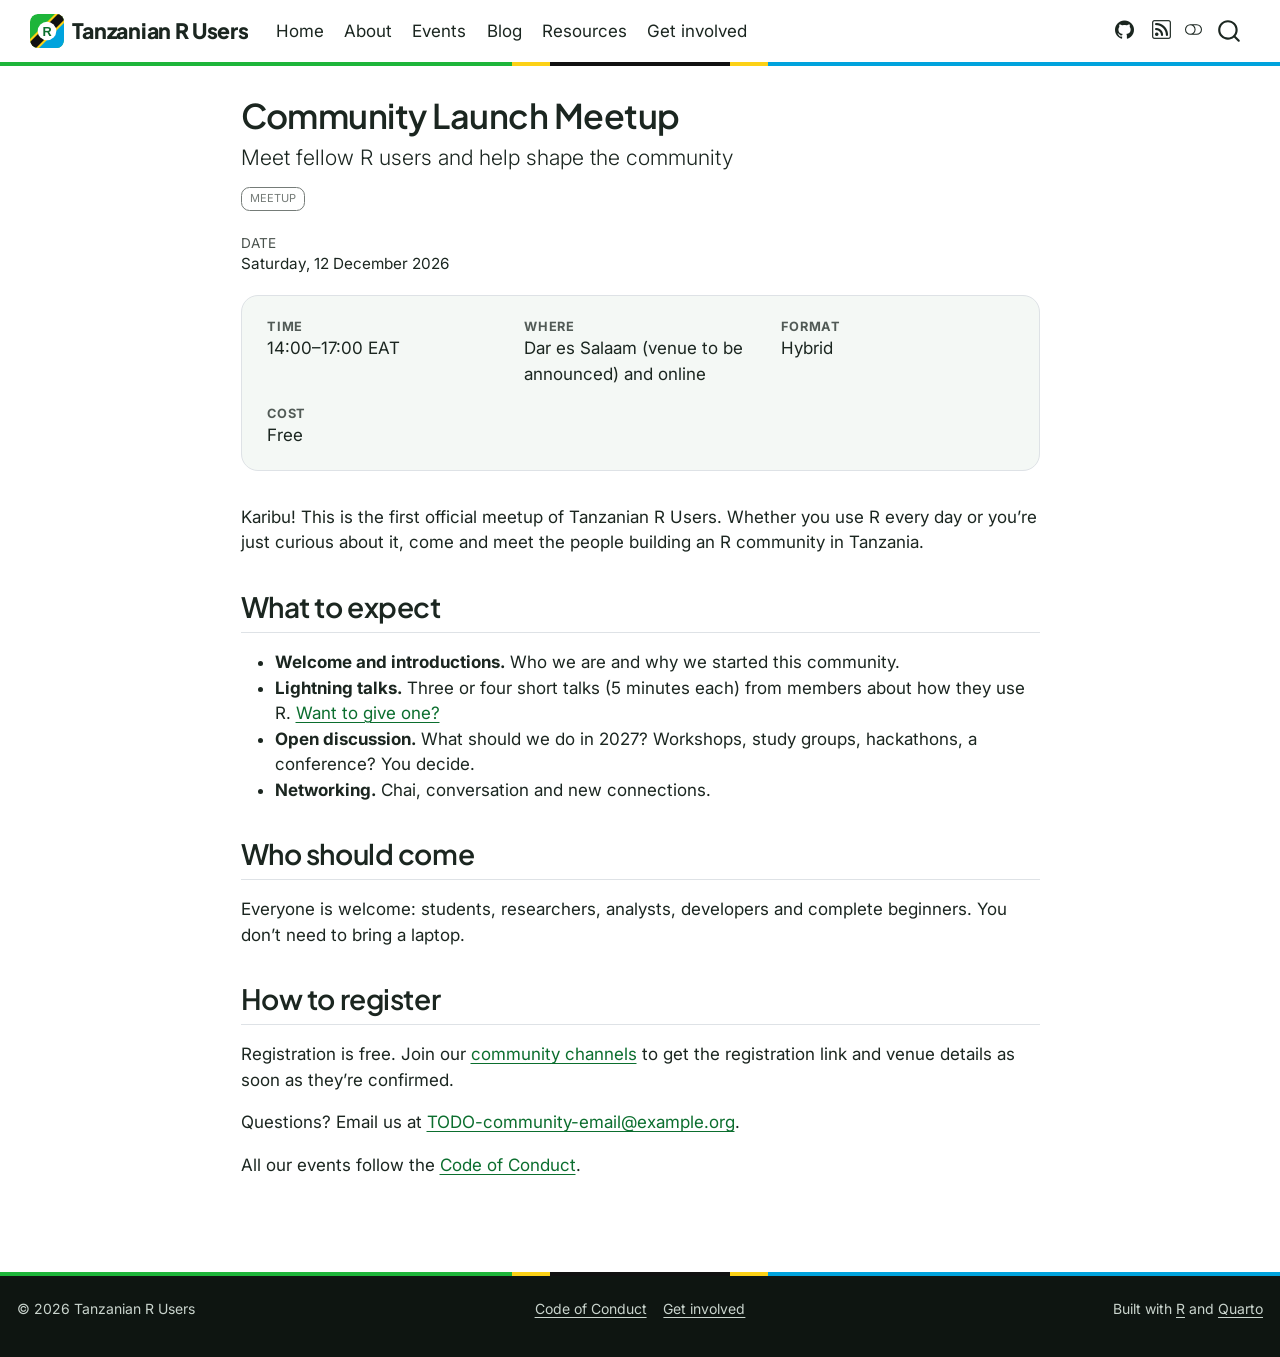
==== events/2026-12-12-launch-meetup/index.html @ d64c8be5 "Built site for gh-pages" ====
<!DOCTYPE html>
<html xmlns="http://www.w3.org/1999/xhtml" lang="en" xml:lang="en"><head>

<meta charset="utf-8">
<meta name="generator" content="quarto-1.11.9">

<meta name="viewport" content="width=device-width, initial-scale=1.0, user-scalable=yes">

<meta name="description" content="Our first gathering. Meet other R users, hear our plans for the year and tell us what you’d like this community to do.">

<title>Community Launch Meetup – Tanzanian R Users</title>
<style>
/* Default styles provided by pandoc.
** See https://pandoc.org/MANUAL.html#variables-for-html for config info.
*/
span.smallcaps{font-variant: small-caps;}
div.columns{display: flex; gap: 1.5em;}
div.column{flex: auto;}
@media screen {
div.columns{gap: min(4vw, 1.5em);}
div.column{overflow-x: auto;}
}
div.hanging-indent{margin-left: 1.5em; text-indent: -1.5em;}
ul.task-list{list-style: none;}
ul.task-list li input[type="checkbox"] {
  width: 0.8em;
  margin: 0 0.8em 0.2em -1em; /* quarto-specific, see https://github.com/quarto-dev/quarto-cli/issues/4556 */ 
  vertical-align: middle;
}
</style>


<script src="../../site_libs/quarto-nav/quarto-nav.js"></script>
<script src="../../site_libs/quarto-nav/headroom.min.js"></script>
<script src="../../site_libs/clipboard/clipboard.min.js"></script>
<script src="../../site_libs/quarto-search/autocomplete.umd.js"></script>
<script src="../../site_libs/quarto-search/fuse.min.js"></script>
<script src="../../site_libs/quarto-search/quarto-search.js"></script>
<meta name="quarto:offset" content="../../">
<link href="../../images/logo.svg" rel="icon" type="image/svg+xml">
<script src="../../site_libs/quarto-html/quarto.js" type="module"></script>
<script src="../../site_libs/quarto-html/tabsets/tabsets.js" type="module"></script>
<script src="../../site_libs/quarto-html/scrollable-regions/scrollable-regions.js" type="module"></script>
<script src="../../site_libs/quarto-html/popper.min.js"></script>
<script src="../../site_libs/quarto-html/tippy.umd.min.js"></script>
<script src="../../site_libs/quarto-html/anchor.min.js"></script>
<link href="../../site_libs/quarto-html/tippy.css" rel="stylesheet">
<link href="../../site_libs/quarto-html/quarto-syntax-highlighting-63b5708e65d6cd79cd7618c58d0c21e7.css" rel="stylesheet" class="quarto-color-scheme" id="quarto-text-highlighting-styles">
<link href="../../site_libs/quarto-html/quarto-syntax-highlighting-dark-447e42e69aaa9833c0ba1b986f430b20.css" rel="stylesheet" class="quarto-color-scheme quarto-color-alternate" id="quarto-text-highlighting-styles">
<link href="../../site_libs/quarto-html/quarto-syntax-highlighting-63b5708e65d6cd79cd7618c58d0c21e7.css" rel="stylesheet" class="quarto-color-scheme-extra" id="quarto-text-highlighting-styles">
<script src="../../site_libs/bootstrap/bootstrap.min.js"></script>
<link href="../../site_libs/bootstrap/bootstrap-icons.css" rel="stylesheet">
<link href="../../site_libs/bootstrap/bootstrap-7aa84a82e4efd1d760e66761142b30c8.min.css" rel="stylesheet" append-hash="true" class="quarto-color-scheme" id="quarto-bootstrap" data-mode="light">
<link href="../../site_libs/bootstrap/bootstrap-dark-2a0a7e0d8bc4642423268c0e5b27d7cf.min.css" rel="stylesheet" append-hash="true" class="quarto-color-scheme quarto-color-alternate" id="quarto-bootstrap" data-mode="dark">
<link href="../../site_libs/bootstrap/bootstrap-7aa84a82e4efd1d760e66761142b30c8.min.css" rel="stylesheet" append-hash="true" class="quarto-color-scheme-extra" id="quarto-bootstrap" data-mode="light">
<script id="quarto-search-options" type="application/json">{
  "location": "navbar",
  "copy-button": false,
  "collapse-after": 3,
  "panel-placement": "end",
  "type": "overlay",
  "limit": 50,
  "keyboard-shortcut": [
    "f",
    "/",
    "s"
  ],
  "show-item-context": false,
  "language": {
    "search-no-results-text": "No results",
    "search-matching-documents-text": "matching documents",
    "search-copy-link-title": "Copy link to search",
    "search-hide-matches-text": "Hide additional matches",
    "search-more-match-text": "more match in this document",
    "search-more-matches-text": "more matches in this document",
    "search-clear-button-title": "Clear",
    "search-text-placeholder": "",
    "search-detached-cancel-button-title": "Cancel",
    "search-submit-button-title": "Submit",
    "search-label": "Search"
  }
}</script>
<style>html{ scroll-behavior: smooth; }</style>


<meta property="og:title" content="Community Launch Meetup – Tanzanian R Users">
<meta property="og:description" content="Our first gathering. Meet other R users, hear our plans for the year and tell us what you’d like this community to do.">
<meta property="og:image" content="https://r-users-tz.github.io/images/social-card.png">
<meta property="og:site_name" content="Tanzanian R Users">
<meta property="og:image:height" content="630">
<meta property="og:image:width" content="1200">
<meta name="twitter:title" content="Community Launch Meetup – Tanzanian R Users">
<meta name="twitter:description" content="Our first gathering. Meet other R users, hear our plans for the year and tell us what you’d like this community to do.">
<meta name="twitter:image" content="https://r-users-tz.github.io/images/social-card.png">
<meta name="twitter:card" content="summary_large_image">
</head>

<body class="nav-fixed fullcontent quarto-light"><a id="quarto-skip-link" class="visually-hidden-focusable" href="#quarto-document-content">Skip to main content</a><script id="quarto-html-before-body" type="application/javascript">
    const toggleBodyColorMode = (bsSheetEl) => {
      const mode = bsSheetEl.getAttribute("data-mode");
      const bodyEl = window.document.querySelector("body");
      if (mode === "dark") {
        bodyEl.classList.add("quarto-dark");
        bodyEl.classList.remove("quarto-light");
      } else {
        bodyEl.classList.add("quarto-light");
        bodyEl.classList.remove("quarto-dark");
      }
    }
    const toggleBodyColorPrimary = () => {
      const bsSheetEl = window.document.querySelector("link#quarto-bootstrap:not([rel=disabled-stylesheet])");
      if (bsSheetEl) {
        toggleBodyColorMode(bsSheetEl);
      }
    }
    const setColorSchemeToggle = (alternate) => {
      const toggles = window.document.querySelectorAll('.quarto-color-scheme-toggle');
      for (let i=0; i < toggles.length; i++) {
        const toggle = toggles[i];
        if (toggle) {
          toggle.setAttribute("aria-checked", alternate ? "true" : "false");
          if (alternate) {
            toggle.classList.add("alternate");
          } else {
            toggle.classList.remove("alternate");
          }
        }
      }
    };
    const toggleColorMode = (alternate) => {
      // Switch the stylesheets
      const primaryStylesheets = window.document.querySelectorAll('link.quarto-color-scheme:not(.quarto-color-alternate)');
      const alternateStylesheets = window.document.querySelectorAll('link.quarto-color-scheme.quarto-color-alternate');
      manageTransitions('#quarto-margin-sidebar .nav-link', false);
      if (alternate) {
        // note: dark is layered on light, we don't disable primary!
        enableStylesheet(alternateStylesheets);
        for (const sheetNode of alternateStylesheets) {
          if (sheetNode.id === "quarto-bootstrap") {
            toggleBodyColorMode(sheetNode);
          }
        }
      } else {
        disableStylesheet(alternateStylesheets);
        enableStylesheet(primaryStylesheets)
        toggleBodyColorPrimary();
      }
      manageTransitions('#quarto-margin-sidebar .nav-link', true);
      // Switch the toggles
      setColorSchemeToggle(alternate)
    }
    // Hack to workaround the fact that safari doesn't
    // properly recolor the scrollbar when toggling (#1455).
    // Not run on load: stylesheets are set before first paint there, and
    // scrolling would undo the scroll to a URL fragment (#14973).
    // The one pixel nudge keeps the reader where they were.
    const refreshSafariScrollbar = () => {
      if (navigator.userAgent.indexOf('Safari') > 0 && navigator.userAgent.indexOf('Chrome') == -1) {
        manageTransitions("body", false);
        const scrollY = window.scrollY;
        window.scrollTo(0, scrollY > 0 ? scrollY - 1 : 1);
        setTimeout(() => {
          window.scrollTo(0, scrollY);
          manageTransitions("body", true);
        }, 40);
      }
    }
    const disableStylesheet = (stylesheets) => {
      for (let i=0; i < stylesheets.length; i++) {
        const stylesheet = stylesheets[i];
        stylesheet.rel = 'disabled-stylesheet';
      }
    }
    const enableStylesheet = (stylesheets) => {
      for (let i=0; i < stylesheets.length; i++) {
        const stylesheet = stylesheets[i];
        if(stylesheet.rel !== 'stylesheet') { // for Chrome, which will still FOUC without this check
          stylesheet.rel = 'stylesheet';
        }
      }
    }
    const manageTransitions = (selector, allowTransitions) => {
      const els = window.document.querySelectorAll(selector);
      for (let i=0; i < els.length; i++) {
        const el = els[i];
        if (allowTransitions) {
          el.classList.remove('notransition');
        } else {
          el.classList.add('notransition');
        }
      }
    }
    const isFileUrl = () => {
      return window.location.protocol === 'file:';
    }
    const hasAlternateSentinel = () => {
      let styleSentinel = getColorSchemeSentinel();
      if (styleSentinel !== null) {
        return styleSentinel === "alternate";
      } else {
        return false;
      }
    }
    const setStyleSentinel = (alternate) => {
      const value = alternate ? "alternate" : "default";
      if (!isFileUrl()) {
        window.localStorage.setItem("quarto-color-scheme", value);
      } else {
        localAlternateSentinel = value;
      }
    }
    const getColorSchemeSentinel = () => {
      if (!isFileUrl()) {
        const storageValue = window.localStorage.getItem("quarto-color-scheme");
        return storageValue != null ? storageValue : localAlternateSentinel;
      } else {
        return localAlternateSentinel;
      }
    }
    const toggleGiscusIfUsed = (isAlternate, darkModeDefault) => {
      const baseTheme = document.querySelector('#giscus-base-theme')?.value ?? 'light';
      const alternateTheme = document.querySelector('#giscus-alt-theme')?.value ?? 'dark';
      let newTheme = '';
      if(authorPrefersDark) {
        newTheme = isAlternate ? baseTheme : alternateTheme;
      } else {
        newTheme = isAlternate ? alternateTheme : baseTheme;
      }
      const changeGiscusTheme = () => {
        // From: https://github.com/giscus/giscus/issues/336
        const sendMessage = (message) => {
          const iframe = document.querySelector('iframe.giscus-frame');
          if (!iframe) return;
          iframe.contentWindow.postMessage({ giscus: message }, 'https://giscus.app');
        }
        sendMessage({
          setConfig: {
            theme: newTheme
          }
        });
      }
      const isGiscussLoaded = window.document.querySelector('iframe.giscus-frame') !== null;
      if (isGiscussLoaded) {
        changeGiscusTheme();
      }
    };
    const authorPrefersDark = false;
    const queryPrefersDark = window.matchMedia('(prefers-color-scheme: dark)');
    const darkModeDefault = queryPrefersDark.matches;
      document.querySelector('link#quarto-text-highlighting-styles.quarto-color-scheme-extra').rel = 'disabled-stylesheet';
      document.querySelector('link#quarto-bootstrap.quarto-color-scheme-extra').rel = 'disabled-stylesheet';
    let localAlternateSentinel = darkModeDefault ? 'alternate' : 'default';
    // Dark / light mode switch
    window.quartoToggleColorScheme = () => {
      // Read the current dark / light value
      let toAlternate = !hasAlternateSentinel();
      toggleColorMode(toAlternate);
      refreshSafariScrollbar();
      setStyleSentinel(toAlternate);
      toggleGiscusIfUsed(toAlternate, darkModeDefault);
      window.dispatchEvent(new Event('resize'));
    };
    queryPrefersDark.addEventListener("change", e => {
      if(window.localStorage.getItem("quarto-color-scheme") !== null)
        return;
      const alternate = e.matches
      toggleColorMode(alternate);
      refreshSafariScrollbar();
      localAlternateSentinel = e.matches ? 'alternate' : 'default'; // this is used alongside local storage!
      toggleGiscusIfUsed(alternate, darkModeDefault);
    });
    // Switch to dark mode if need be
    if (hasAlternateSentinel()) {
      toggleColorMode(true);
    } else {
      toggleColorMode(false);
    }
  </script>

<div id="quarto-search-results"></div>
  <header id="quarto-header" class="headroom fixed-top">
    <nav class="navbar navbar-expand-lg " data-bs-theme="dark" aria-label="Site">
      <div class="navbar-container container-fluid">
      <div class="navbar-brand-container mx-auto">
    <a href="../../index.html" class="navbar-brand navbar-brand-logo">
    <img src="../../images/logo.svg" alt="Tanzanian R Users logo" class="navbar-logo light-content">
    <img src="../../images/logo.svg" alt="Tanzanian R Users logo" class="navbar-logo dark-content">
    </a>
    <a class="navbar-brand" href="../../index.html">
    <span class="navbar-title">Tanzanian R Users</span>
    </a>
  </div>
          <button class="navbar-toggler" type="button" data-bs-toggle="collapse" data-bs-target="#navbarCollapse" aria-controls="navbarCollapse" aria-expanded="false" aria-label="Toggle navigation" onclick="if (window.quartoToggleHeadroom) { window.quartoToggleHeadroom(); }">
  <span class="navbar-toggler-icon"></span>
</button>
          <div class="collapse navbar-collapse" id="navbarCollapse">
            <ul class="navbar-nav navbar-nav-scroll me-auto">
  <li class="nav-item">
    <a class="nav-link" href="../../index.html"> 
<span class="menu-text">Home</span></a>
  </li>  
  <li class="nav-item">
    <a class="nav-link" href="../../about.html"> 
<span class="menu-text">About</span></a>
  </li>  
  <li class="nav-item">
    <a class="nav-link" href="../../events.html"> 
<span class="menu-text">Events</span></a>
  </li>  
  <li class="nav-item">
    <a class="nav-link" href="../../blog.html"> 
<span class="menu-text">Blog</span></a>
  </li>  
  <li class="nav-item">
    <a class="nav-link" href="../../resources.html"> 
<span class="menu-text">Resources</span></a>
  </li>  
  <li class="nav-item">
    <a class="nav-link" href="../../join.html"> 
<span class="menu-text">Get involved</span></a>
  </li>  
</ul>
            <ul class="navbar-nav navbar-nav-scroll ms-auto">
  <li class="nav-item compact">
    <a class="nav-link" href="https://github.com/r-users-tz"> <i class="bi bi-github" role="img" aria-label="GitHub">
</i> 
<span class="menu-text"></span></a>
  </li>  
  <li class="nav-item compact">
    <a class="nav-link" href="../../blog.xml"> <i class="bi bi-rss" role="img" aria-label="Blog RSS feed">
</i> 
<span class="menu-text"></span></a>
  </li>  
</ul>
          </div> <!-- /navcollapse -->
            <div class="quarto-navbar-tools">
  <button type="button" role="switch" aria-checked="false" class="quarto-color-scheme-toggle quarto-navigation-tool  px-1" onclick="window.quartoToggleColorScheme(); return false;" title="Toggle dark mode" aria-label="Toggle dark mode"><i class="bi"></i></button>
</div>
            <div id="quarto-search" class="" title="Search"></div>
      </div> <!-- /container-fluid -->
    </nav>
</header>
<!-- content -->
<div id="quarto-content" class="quarto-container page-columns page-rows-contents page-layout-article page-navbar">
<!-- sidebar -->
<!-- margin-sidebar -->
    
<!-- main -->
<main class="content" id="quarto-document-content" tabindex="-1">


<header id="title-block-header" class="quarto-title-block default">
<div class="quarto-title">
<h1 class="title">Community Launch Meetup</h1>
<p class="subtitle lead">Meet fellow R users and help shape the community</p>
  <div class="quarto-categories">
    <div class="quarto-category">Meetup</div>
  </div>
  </div>

<div>
  <div class="description">
    Our first gathering. Meet other R users, hear our plans for the year and tell us what you’d like this community to do.
  </div>
</div>


<div class="quarto-title-meta">

    
    <div>
    <div class="quarto-title-meta-heading">Date</div>
    <div class="quarto-title-meta-contents">
      <p class="date">Saturday, 12 December 2026</p>
    </div>
  </div>
  
    
  </div>
  


</header>


<div class="event-details">
<p><span class="label">Time</span> 14:00–17:00 EAT</p>
<p><span class="label">Where</span> Dar es Salaam (venue to be announced) and online</p>
<p><span class="label">Format</span> Hybrid</p>
<p><span class="label">Cost</span> Free</p>
</div>
<p>Karibu! This is the first official meetup of Tanzanian R Users. Whether you use R every day or you’re just curious about it, come and meet the people building an R community in Tanzania.</p>
<section id="what-to-expect" class="level2">
<h2 class="anchored" data-anchor-id="what-to-expect">What to expect</h2>
<ul>
<li><strong>Welcome and introductions.</strong> Who we are and why we started this community.</li>
<li><strong>Lightning talks.</strong> Three or four short talks (5 minutes each) from members about how they use R. <a href="../../join.html#speak">Want to give one?</a></li>
<li><strong>Open discussion.</strong> What should we do in 2027? Workshops, study groups, hackathons, a conference? You decide.</li>
<li><strong>Networking.</strong> Chai, conversation and new connections.</li>
</ul>
</section>
<section id="who-should-come" class="level2">
<h2 class="anchored" data-anchor-id="who-should-come">Who should come</h2>
<p>Everyone is welcome: students, researchers, analysts, developers and complete beginners. You don’t need to bring a laptop.</p>
</section>
<section id="how-to-register" class="level2">
<h2 class="anchored" data-anchor-id="how-to-register">How to register</h2>
<p>Registration is free. <!-- TODO: replace with the real registration link, e.g. a Meetup event or a Google Form --> Join our <a href="../../join.html">community channels</a> to get the registration link and venue details as soon as they’re confirmed.</p>
<p>Questions? Email us at <a href="mailto:TODO-community-email@example.org">TODO-community-email@example.org</a>.</p>
<p>All our events follow the <a href="../../code-of-conduct.html">Code of Conduct</a>.</p>


</section>

<a onclick="window.scrollTo(0, 0); return false;" role="button" id="quarto-back-to-top"><i class="bi bi-arrow-up"></i> Back to top</a></main> <!-- /main -->
<script id="quarto-html-after-body" type="application/javascript">
  window.document.addEventListener("DOMContentLoaded", function (event) {
    // Ensure there is a toggle, if there isn't float one in the top right
    if (window.document.querySelector('.quarto-color-scheme-toggle') === null) {
      const toggle = window.document.createElement('button');
      toggle.type = "button";
      toggle.setAttribute("role", "switch");
      toggle.setAttribute("aria-checked", "false");
      toggle.classList.add('top-right');
      toggle.classList.add('quarto-color-scheme-toggle');
      toggle.setAttribute("aria-label", "Toggle dark mode");
      toggle.onclick = function() { try { window.quartoToggleColorScheme(); } catch {} return false; };
      const i = window.document.createElement("i");
      i.classList.add('bi');
      toggle.appendChild(i);
      // Put the toggle in a landmark of its own, so that landmark navigation
      // can reach it.
      //
      // The container is always a fresh direct child of body, and the toggle is
      // never moved into page furniture that the theme or the author controls.
      // The toggle is positioned against the page, so any ancestor that
      // establishes a containing block captures it: a positioned element or a
      // grid for position: absolute, and transform, filter, will-change or
      // contain for position: fixed. A direct child of body has none of these
      // to inherit, and the shift when one appears is silent and visual.
      //
      // ARIA says a document should have at most one banner, and axe reports a
      // duplicate whether or not the banners carry distinct labels. So use a
      // header when the page has no banner yet, and a named region otherwise.
      //
      // A header is a banner wherever it sits, unless it is inside sectioning
      // content, so this cannot just look at the children of body: a custom
      // page layout wraps the title block header in a plain div. An explicit
      // role="banner" always counts.
      const sectioning = 'article, aside, main, nav, section, [role="article"], [role="complementary"], [role="main"], [role="navigation"], [role="region"]';
      const hasBanner = Array.from(
        window.document.querySelectorAll('header:not([role]), [role="banner"]')
      ).some(function(el) {
        return el.hasAttribute("role") || el.closest(sectioning) === null;
      });
      const container = window.document.createElement(hasBanner ? "div" : "header");
      if (hasBanner) {
        container.setAttribute("role", "region");
        container.setAttribute("aria-label", "Toggle dark mode");
      }
      container.classList.add('quarto-color-scheme-toggle-container');
      container.appendChild(toggle);
      window.document.body.appendChild(container);
    }
    setColorSchemeToggle(hasAlternateSentinel())
    const icon = "";
    const anchorJS = new window.AnchorJS();
    anchorJS.options = {
      placement: 'right',
      icon: icon
    };
    anchorJS.add('.anchored');
    const isCodeAnnotation = (el) => {
      for (const clz of el.classList) {
        if (clz.startsWith('code-annotation-')) {                     
          return true;
        }
      }
      return false;
    }
    const onCopySuccess = function(e) {
      // button target
      const button = e.trigger;
      // don't keep focus
      button.blur();
      // flash "checked"
      button.classList.add('code-copy-button-checked');
      var currentTitle = button.getAttribute("title");
      button.setAttribute("title", "Copied!");
      let tooltip;
      if (window.bootstrap) {
        button.setAttribute("data-bs-toggle", "tooltip");
        button.setAttribute("data-bs-placement", "left");
        button.setAttribute("data-bs-title", "Copied!");
        tooltip = new bootstrap.Tooltip(button, 
          { trigger: "manual", 
            customClass: "code-copy-button-tooltip",
            offset: [0, -8]});
        tooltip.show();    
      }
      setTimeout(function() {
        if (tooltip) {
          tooltip.hide();
          button.removeAttribute("data-bs-title");
          button.removeAttribute("data-bs-toggle");
          button.removeAttribute("data-bs-placement");
        }
        button.setAttribute("title", currentTitle);
        button.classList.remove('code-copy-button-checked');
      }, 1000);
      // clear code selection
      e.clearSelection();
    }
    const getTextToCopy = function(trigger) {
      const outerScaffold = trigger.parentElement.cloneNode(true);
      const codeEl = outerScaffold.querySelector('code');
      for (const childEl of codeEl.children) {
        if (isCodeAnnotation(childEl)) {
          childEl.remove();
        }
      }
      return codeEl.innerText;
    }
    const clipboard = new window.ClipboardJS('.code-copy-button:not([data-in-quarto-modal])', {
      text: getTextToCopy
    });
    clipboard.on('success', onCopySuccess);
    if (window.document.getElementById('quarto-embedded-source-code-modal')) {
      const clipboardModal = new window.ClipboardJS('.code-copy-button[data-in-quarto-modal]', {
        text: getTextToCopy,
        container: window.document.getElementById('quarto-embedded-source-code-modal')
      });
      clipboardModal.on('success', onCopySuccess);
    }
      var localhostRegex = new RegExp(/^(?:http|https):\/\/localhost\:?[0-9]*\//);
      var mailtoRegex = new RegExp(/^mailto:/);
        var filterRegex = new RegExp("https:\/\/r-users-tz\.github\.io");
      const newWindowLabel = "(opens in a new tab)";
      const newWindowNoteId = "quarto-ext-newwindow-label";
      // Links reference one hidden label through aria-describedby, so the
      // announcement never changes their accessible name.
      var describeNewWindow = (link) => {
        if (!window.document.getElementById(newWindowNoteId)) {
          var newWindowNote = window.document.createElement("span");
          newWindowNote.id = newWindowNoteId;
          newWindowNote.hidden = true;
          newWindowNote.textContent = newWindowLabel;
          window.document.body.appendChild(newWindowNote);
        }
        var describedBy = (link.getAttribute("aria-describedby") || "").split(/\s+/).filter(Boolean);
        if (!describedBy.includes(newWindowNoteId)) {
          describedBy.push(newWindowNoteId);
          link.setAttribute("aria-describedby", describedBy.join(" "));
        }
      }
      var isInternal = (href) => {
          return filterRegex.test(href) || localhostRegex.test(href) || mailtoRegex.test(href);
      }
      // Inspect non-navigation links and adorn them if external
      window.quartoDecorateExternalLinks = function (root) {
     var links = (root || window.document).querySelectorAll('a[href]:not(.nav-link):not(.navbar-brand):not(.toc-action):not(.sidebar-link):not(.sidebar-item-toggle):not(.pagination-link):not(.no-external):not([aria-hidden]):not(.dropdown-item):not(.quarto-navigation-tool):not(.about-link)');
      for (var i=0; i<links.length; i++) {
        const link = links[i];
        if (!isInternal(link.href)) {
          // undo the damage that might have been done by quarto-nav.js in the case of
          // links that we want to consider external
          if (link.dataset.originalHref !== undefined) {
            link.href = link.dataset.originalHref;
          }
            // target, if specified
            link.setAttribute("target", "_blank");
            if (link.getAttribute("rel") === null) {
              link.setAttribute("rel", "noopener");
            }
            describeNewWindow(link);
          if (!link.classList.contains('no-external-icon')) {
          }
        }
      }
      };
      window.quartoDecorateExternalLinks(window.document);
    // Esc closes the popup (WCAG 1.4.13) and focus leaving both trigger and
    // popup closes it (WCAG 2.4.11); tippy handles neither for interactive popups.
    const hideOnEscAndFocusOut = {
      name: 'hideOnEscAndFocusOut',
      defaultValue: true,
      fn(instance) {
        const dismiss = () => {
          // A show scheduled by the trigger delay would otherwise reopen it
          instance.clearDelayTimeouts();
          instance.hide();
        };
        const onKeyDown = (event) => {
          if (event.key !== 'Escape') {
            return;
          }
          // Keep Esc from also reaching page handlers (e.g. reveal.js overview),
          // except an open reveal.js slide menu, which Esc should close too.
          // The menu handles keys only when its keyboard option is on.
          const menuHandlesEsc = window.Reveal?.getPlugin?.('menu')?.isOpen() &&
            window.Reveal.getConfig().menu?.keyboard !== false;
          if (!menuHandlesEsc) {
            event.stopPropagation();
          }
          if (instance.popper.contains(window.document.activeElement)) {
            // Disabled while refocusing so the focus trigger does not reopen it
            instance.disable();
            instance.reference.focus();
            instance.enable();
          }
          dismiss();
        };
        const onFocusOut = (event) => {
          const target = event.relatedTarget;
          if (target && !instance.reference.contains(target) &&
              !instance.popper.contains(target)) {
            dismiss();
          }
        };
        // On the trigger too: a click trigger (code-annotations: select) has no
        // blur handling. Attached for the instance's lifetime so leaving the
        // trigger also cancels a show still pending on the trigger delay.
        instance.reference.addEventListener('focusout', onFocusOut);
        return {
          onShow() {
            window.document.addEventListener('keydown', onKeyDown, true);
            instance.popper.addEventListener('focusout', onFocusOut);
          },
          onHide() {
            window.document.removeEventListener('keydown', onKeyDown, true);
            instance.popper.removeEventListener('focusout', onFocusOut);
          },
          onDestroy() {
            instance.reference.removeEventListener('focusout', onFocusOut);
          },
        };
      },
    };
    function tippyHover(el, contentFn, onTriggerFn, onUntriggerFn) {
      const config = {
        allowHTML: true,
        maxWidth: 500,
        delay: 100,
        arrow: false,
        appendTo: function(el) {
            return el.parentElement;
        },
        interactive: true,
        interactiveBorder: 10,
        theme: 'quarto',
        placement: 'bottom-start',
        plugins: [hideOnEscAndFocusOut],
      };
      if (contentFn) {
        config.content = contentFn;
      }
      if (onTriggerFn) {
        config.onTrigger = onTriggerFn;
      }
      if (onUntriggerFn) {
        config.onUntrigger = onUntriggerFn;
      }
      window.tippy(el, config); 
    }
    const noterefs = window.document.querySelectorAll('a[role="doc-noteref"]');
    for (var i=0; i<noterefs.length; i++) {
      const ref = noterefs[i];
      tippyHover(ref, function() {
        // use id or data attribute instead here
        let href = ref.getAttribute('data-footnote-href') || ref.getAttribute('href');
        try { href = new URL(href).hash; } catch {}
        const id = href.replace(/^#\/?/, "");
        const note = window.document.getElementById(id);
        if (note) {
          return note.innerHTML;
        } else {
          return "";
        }
      });
    }
    const xrefs = window.document.querySelectorAll('a.quarto-xref');
    const processXRef = (id, note) => {
      // Strip column container classes
      const stripColumnClz = (el) => {
        el.classList.remove("page-full", "page-columns");
        if (el.children) {
          for (const child of el.children) {
            stripColumnClz(child);
          }
        }
      }
      stripColumnClz(note)
      if (id === null || id.startsWith('sec-')) {
        // Special case sections, only their first couple elements
        const container = document.createElement("div");
        if (note.children && note.children.length > 2) {
          container.appendChild(note.children[0].cloneNode(true));
          for (let i = 1; i < note.children.length; i++) {
            const child = note.children[i];
            if (child.tagName === "P" && child.innerText === "") {
              continue;
            } else {
              container.appendChild(child.cloneNode(true));
              break;
            }
          }
          if (window.Quarto?.typesetMath) {
            window.Quarto.typesetMath(container);
          }
          return container.innerHTML
        } else {
          if (window.Quarto?.typesetMath) {
            window.Quarto.typesetMath(note);
          }
          return note.innerHTML;
        }
      } else {
        // Remove any anchor links if they are present
        const anchorLink = note.querySelector('a.anchorjs-link');
        if (anchorLink) {
          anchorLink.remove();
        }
        if (window.Quarto?.typesetMath) {
          window.Quarto.typesetMath(note);
        }
        if (note.classList.contains("callout")) {
          return note.outerHTML;
        } else {
          return note.innerHTML;
        }
      }
    }
    for (var i=0; i<xrefs.length; i++) {
      const xref = xrefs[i];
      tippyHover(xref, undefined, function(instance) {
        instance.disable();
        let url = xref.getAttribute('href');
        let hash = undefined; 
        if (url.startsWith('#')) {
          hash = url;
        } else {
          try { hash = new URL(url).hash; } catch {}
        }
        if (hash) {
          const id = hash.replace(/^#\/?/, "");
          const note = window.document.getElementById(id);
          if (note !== null) {
            try {
              const html = processXRef(id, note.cloneNode(true));
              instance.setContent(html);
            } finally {
              instance.enable();
              instance.show();
            }
          } else {
            // See if we can fetch this
            fetch(url.split('#')[0])
            .then(res => res.text())
            .then(html => {
              const parser = new DOMParser();
              const htmlDoc = parser.parseFromString(html, "text/html");
              const note = htmlDoc.getElementById(id);
              if (note !== null) {
                const html = processXRef(id, note);
                instance.setContent(html);
              } 
            }).finally(() => {
              instance.enable();
              instance.show();
            });
          }
        } else {
          // See if we can fetch a full url (with no hash to target)
          // This is a special case and we should probably do some content thinning / targeting
          fetch(url)
          .then(res => res.text())
          .then(html => {
            const parser = new DOMParser();
            const htmlDoc = parser.parseFromString(html, "text/html");
            const note = htmlDoc.querySelector('main.content');
            if (note !== null) {
              // This should only happen for chapter cross references
              // (since there is no id in the URL)
              // remove the first header
              if (note.children.length > 0 && note.children[0].tagName === "HEADER") {
                note.children[0].remove();
              }
              const html = processXRef(null, note);
              instance.setContent(html);
            } 
          }).finally(() => {
            instance.enable();
            instance.show();
          });
        }
      }, function(instance) {
      });
    }
        let selectedAnnoteEl;
        const selectorForAnnotation = ( cell, annotation) => {
          let cellAttr = 'data-code-cell="' + cell + '"';
          let lineAttr = 'data-code-annotation="' +  annotation + '"';
          const selector = 'span[' + cellAttr + '][' + lineAttr + ']';
          return selector;
        }
        const selectCodeLines = (annoteEl) => {
          const doc = window.document;
          const targetCell = annoteEl.getAttribute("data-target-cell");
          const targetAnnotation = annoteEl.getAttribute("data-target-annotation");
          const annoteSpan = window.document.querySelector(selectorForAnnotation(targetCell, targetAnnotation));
          const lines = annoteSpan.getAttribute("data-code-lines").split(",");
          const lineIds = lines.map((line) => {
            return targetCell + "-" + line;
          })
          // Each band is positioned against its own containing block, which is
          // not the offsetParent of the lines, so place it from client rects.
          const placeBand = (band, firstEl, lastEl, codeBlock) => {
            const container = band.offsetParent;
            if (container === null) {
              return;
            }
            const containerRect = container.getBoundingClientRect();
            // Reveal.js scales slides with a transform, so convert client
            // pixels back to the CSS pixels of the container.
            const scale = containerRect.height / container.offsetHeight || 1;
            const firstRect = firstEl.getBoundingClientRect();
            const lastRect = lastEl.getBoundingClientRect();
            const top = (firstRect.top - containerRect.top) / scale - container.clientTop + container.scrollTop;
            const height = (lastRect.bottom - firstRect.top) / scale;
            band.style.top = top - 2 + "px";
            band.style.height = height + 4 + "px";
            if (codeBlock) {
              // Without the copy button wrapper, the containing block is wider
              // than the code block, so span the code block explicitly.
              const blockRect = codeBlock.getBoundingClientRect();
              band.style.left = (blockRect.left - containerRect.left) / scale - container.clientLeft + container.scrollLeft + "px";
              band.style.width = blockRect.width / scale + "px";
            }
          };
          if (lineIds.length > 0) {
            const el = window.document.getElementById(lineIds[0]);
            const lastEl = window.document.getElementById(lineIds[lineIds.length - 1]);
            const parent = el.parentElement.parentElement;
            // cook up a div (if necessary) and position it
            let div = window.document.getElementById("code-annotation-line-highlight");
            if (div === null) {
              div = window.document.createElement("div");
              div.setAttribute("id", "code-annotation-line-highlight");
              div.style.position = 'absolute';
              parent.appendChild(div);
            }
            placeBand(div, el, lastEl, parent.closest("div.sourceCode") || parent);
            let gutterDiv = window.document.getElementById("code-annotation-line-highlight-gutter");
            if (gutterDiv === null) {
              gutterDiv = window.document.createElement("div");
              gutterDiv.setAttribute("id", "code-annotation-line-highlight-gutter");
              gutterDiv.style.position = 'absolute';
              const codeCell = window.document.getElementById(targetCell);
              const gutter = codeCell.querySelector('.code-annotation-gutter');
              gutter.appendChild(gutterDiv);
            }
            placeBand(gutterDiv, el, lastEl);
            selectedAnnoteEl = annoteEl;
          }
        };
        const unselectCodeLines = () => {
          const elementsIds = ["code-annotation-line-highlight", "code-annotation-line-highlight-gutter"];
          elementsIds.forEach((elId) => {
            const div = window.document.getElementById(elId);
            if (div) {
              div.remove();
            }
          });
          selectedAnnoteEl = undefined;
        };
          // Handle positioning of the toggle
      window.addEventListener(
        "resize",
        throttle(() => {
          elRect = undefined;
          if (selectedAnnoteEl) {
            selectCodeLines(selectedAnnoteEl);
          }
        }, 10)
      );
      function throttle(fn, ms) {
      let throttle = false;
      let timer;
        return (...args) => {
          if(!throttle) { // first call gets through
              fn.apply(this, args);
              throttle = true;
          } else { // all the others get throttled
              if(timer) clearTimeout(timer); // cancel #2
              timer = setTimeout(() => {
                fn.apply(this, args);
                timer = throttle = false;
              }, ms);
          }
        };
      }
        // Attach click handler to the DT
        const annoteDls = window.document.querySelectorAll('dt[data-target-cell]');
        for (const annoteDlNode of annoteDls) {
          annoteDlNode.addEventListener('click', (event) => {
            const clickedEl = event.target;
            if (clickedEl !== selectedAnnoteEl) {
              unselectCodeLines();
              const activeEl = window.document.querySelector('dt[data-target-cell].code-annotation-active');
              if (activeEl) {
                activeEl.classList.remove('code-annotation-active');
              }
              selectCodeLines(clickedEl);
              clickedEl.classList.add('code-annotation-active');
            } else {
              // Unselect the line
              unselectCodeLines();
              clickedEl.classList.remove('code-annotation-active');
            }
          });
        }
    const findCites = (el) => {
      const parentEl = el.parentElement;
      if (parentEl) {
        const cites = parentEl.dataset.cites;
        if (cites) {
          return {
            el,
            cites: cites.split(' ')
          };
        } else {
          return findCites(el.parentElement)
        }
      } else {
        return undefined;
      }
    };
    var bibliorefs = window.document.querySelectorAll('a[role="doc-biblioref"]');
    for (var i=0; i<bibliorefs.length; i++) {
      const ref = bibliorefs[i];
      const citeInfo = findCites(ref);
      if (citeInfo) {
        tippyHover(citeInfo.el, function() {
          var popup = window.document.createElement('div');
          citeInfo.cites.forEach(function(cite) {
            var citeDiv = window.document.createElement('div');
            citeDiv.classList.add('hanging-indent');
            citeDiv.classList.add('csl-entry');
            var biblioDiv = window.document.getElementById('ref-' + cite);
            if (biblioDiv) {
              citeDiv.innerHTML = biblioDiv.innerHTML;
            }
            popup.appendChild(citeDiv);
          });
          return popup.innerHTML;
        });
      }
    }
  });
  </script>
  <script type="application/javascript">
  window.quartoScrollableRegionsLabels = {"code":"Scrollable code","output":"Scrollable output"};
  </script>
</div> <!-- /content -->
<footer class="footer">
  <div class="nav-footer">
    <div class="nav-footer-left">
<p>© 2026 Tanzanian R Users</p>
</div>   
    <div class="nav-footer-center">
      <ul class="footer-items list-unstyled">
    <li class="nav-item">
    <a class="nav-link" href="../../code-of-conduct.html">
<p>Code of Conduct</p>
</a>
  </li>  
    <li class="nav-item">
    <a class="nav-link" href="../../join.html">
<p>Get involved</p>
</a>
  </li>  
</ul>
    </div>
    <div class="nav-footer-right">
<p>Built with <a href="https://www.r-project.org/">R</a> and <a href="https://quarto.org/">Quarto</a></p>
</div>
  </div>
</footer>




<script src="../../site_libs/quarto-html/zenscroll-min.js"></script>
</body></html>
---- site_libs/quarto-html/tippy.css ----
.tippy-box[data-animation=fade][data-state=hidden]{opacity:0}[data-tippy-root]{max-width:calc(100vw - 10px)}.tippy-box{position:relative;background-color:#333;color:#fff;border-radius:4px;font-size:14px;line-height:1.4;white-space:normal;outline:0;transition-property:transform,visibility,opacity}.tippy-box[data-placement^=top]>.tippy-arrow{bottom:0}.tippy-box[data-placement^=top]>.tippy-arrow:before{bottom:-7px;left:0;border-width:8px 8px 0;border-top-color:initial;transform-origin:center top}.tippy-box[data-placement^=bottom]>.tippy-arrow{top:0}.tippy-box[data-placement^=bottom]>.tippy-arrow:before{top:-7px;left:0;border-width:0 8px 8px;border-bottom-color:initial;transform-origin:center bottom}.tippy-box[data-placement^=left]>.tippy-arrow{right:0}.tippy-box[data-placement^=left]>.tippy-arrow:before{border-width:8px 0 8px 8px;border-left-color:initial;right:-7px;transform-origin:center left}.tippy-box[data-placement^=right]>.tippy-arrow{left:0}.tippy-box[data-placement^=right]>.tippy-arrow:before{left:-7px;border-width:8px 8px 8px 0;border-right-color:initial;transform-origin:center right}.tippy-box[data-inertia][data-state=visible]{transition-timing-function:cubic-bezier(.54,1.5,.38,1.11)}.tippy-arrow{width:16px;height:16px;color:#333}.tippy-arrow:before{content:"";position:absolute;border-color:transparent;border-style:solid}.tippy-content{position:relative;padding:5px 9px;z-index:1}
---- site_libs/quarto-html/quarto-syntax-highlighting-63b5708e65d6cd79cd7618c58d0c21e7.css ----
/* quarto syntax highlight colors */
:root {
  --quarto-hl-ot-color: #003B4F;
  --quarto-hl-at-color: #657422;
  --quarto-hl-ss-color: #20794D;
  --quarto-hl-an-color: #5E5E5E;
  --quarto-hl-fu-color: #4758AB;
  --quarto-hl-st-color: #20794D;
  --quarto-hl-cf-color: #003B4F;
  --quarto-hl-op-color: #5E5E5E;
  --quarto-hl-er-color: #AD0000;
  --quarto-hl-bn-color: #AD0000;
  --quarto-hl-al-color: #AD0000;
  --quarto-hl-va-color: #111111;
  --quarto-hl-bu-color: inherit;
  --quarto-hl-ex-color: inherit;
  --quarto-hl-pp-color: #AD0000;
  --quarto-hl-in-color: #5E5E5E;
  --quarto-hl-vs-color: #20794D;
  --quarto-hl-wa-color: #5E5E5E;
  --quarto-hl-do-color: #5E5E5E;
  --quarto-hl-im-color: #00769E;
  --quarto-hl-ch-color: #20794D;
  --quarto-hl-dt-color: #AD0000;
  --quarto-hl-fl-color: #AD0000;
  --quarto-hl-co-color: #5E5E5E;
  --quarto-hl-cv-color: #5E5E5E;
  --quarto-hl-cn-color: #8f5902;
  --quarto-hl-sc-color: #5E5E5E;
  --quarto-hl-dv-color: #AD0000;
  --quarto-hl-kw-color: #003B4F;
}

/* other quarto variables */
:root {
  --quarto-font-monospace: SFMono-Regular, Menlo, Monaco, Consolas, "Liberation Mono", "Courier New", monospace;
}

/* syntax highlight based on Pandoc's rules */
pre > code.sourceCode > span {
  color: #003B4F;
}

code.sourceCode > span {
  color: #003B4F;
}

div.sourceCode,
div.sourceCode pre.sourceCode {
  color: #003B4F;
}

/* Normal */
code span {
  color: #003B4F;
}

/* Alert */
code span.al {
  color: #AD0000;
  font-style: inherit;
}

/* Annotation */
code span.an {
  color: #5E5E5E;
  font-style: inherit;
}

/* Attribute */
code span.at {
  color: #657422;
  font-style: inherit;
}

/* BaseN */
code span.bn {
  color: #AD0000;
  font-style: inherit;
}

/* BuiltIn */
code span.bu {
  font-style: inherit;
}

/* ControlFlow */
code span.cf {
  color: #003B4F;
  font-weight: bold;
  font-style: inherit;
}

/* Char */
code span.ch {
  color: #20794D;
  font-style: inherit;
}

/* Constant */
code span.cn {
  color: #8f5902;
  font-style: inherit;
}

/* Comment */
code span.co {
  color: #5E5E5E;
  font-style: inherit;
}

/* CommentVar */
code span.cv {
  color: #5E5E5E;
  font-style: italic;
}

/* Documentation */
code span.do {
  color: #5E5E5E;
  font-style: italic;
}

/* DataType */
code span.dt {
  color: #AD0000;
  font-style: inherit;
}

/* DecVal */
code span.dv {
  color: #AD0000;
  font-style: inherit;
}

/* Error */
code span.er {
  color: #AD0000;
  font-style: inherit;
}

/* Extension */
code span.ex {
  font-style: inherit;
}

/* Float */
code span.fl {
  color: #AD0000;
  font-style: inherit;
}

/* Function */
code span.fu {
  color: #4758AB;
  font-style: inherit;
}

/* Import */
code span.im {
  color: #00769E;
  font-style: inherit;
}

/* Information */
code span.in {
  color: #5E5E5E;
  font-style: inherit;
}

/* Keyword */
code span.kw {
  color: #003B4F;
  font-weight: bold;
  font-style: inherit;
}

/* Operator */
code span.op {
  color: #5E5E5E;
  font-style: inherit;
}

/* Other */
code span.ot {
  color: #003B4F;
  font-style: inherit;
}

/* Preprocessor */
code span.pp {
  color: #AD0000;
  font-style: inherit;
}

/* SpecialChar */
code span.sc {
  color: #5E5E5E;
  font-style: inherit;
}

/* SpecialString */
code span.ss {
  color: #20794D;
  font-style: inherit;
}

/* String */
code span.st {
  color: #20794D;
  font-style: inherit;
}

/* Variable */
code span.va {
  color: #111111;
  font-style: inherit;
}

/* VerbatimString */
code span.vs {
  color: #20794D;
  font-style: inherit;
}

/* Warning */
code span.wa {
  color: #5E5E5E;
  font-style: italic;
}

.prevent-inlining {
  content: "</";
}

/*# sourceMappingURL=054cc16b9e9817627be6994582d2ffb5.css.map */
---- site_libs/quarto-html/quarto-syntax-highlighting-dark-447e42e69aaa9833c0ba1b986f430b20.css ----
/* quarto syntax highlight colors */
:root {
  --quarto-hl-al-color: #f07178;
  --quarto-hl-an-color: #d4d0ab;
  --quarto-hl-at-color: #00e0e0;
  --quarto-hl-bn-color: #d4d0ab;
  --quarto-hl-bu-color: #abe338;
  --quarto-hl-ch-color: #abe338;
  --quarto-hl-co-color: #f8f8f2;
  --quarto-hl-cv-color: #ffd700;
  --quarto-hl-cn-color: #ffd700;
  --quarto-hl-cf-color: #ffa07a;
  --quarto-hl-dt-color: #ffa07a;
  --quarto-hl-dv-color: #d4d0ab;
  --quarto-hl-do-color: #f8f8f2;
  --quarto-hl-er-color: #f07178;
  --quarto-hl-ex-color: #00e0e0;
  --quarto-hl-fl-color: #d4d0ab;
  --quarto-hl-fu-color: #ffa07a;
  --quarto-hl-im-color: #abe338;
  --quarto-hl-in-color: #d4d0ab;
  --quarto-hl-kw-color: #ffa07a;
  --quarto-hl-op-color: #ffa07a;
  --quarto-hl-ot-color: #00e0e0;
  --quarto-hl-pp-color: #dcc6e0;
  --quarto-hl-re-color: #00e0e0;
  --quarto-hl-sc-color: #abe338;
  --quarto-hl-ss-color: #abe338;
  --quarto-hl-st-color: #abe338;
  --quarto-hl-va-color: #00e0e0;
  --quarto-hl-vs-color: #abe338;
  --quarto-hl-wa-color: #dcc6e0;
}

/* other quarto variables */
:root {
  --quarto-font-monospace: SFMono-Regular, Menlo, Monaco, Consolas, "Liberation Mono", "Courier New", monospace;
}

/* syntax highlight based on Pandoc's rules */
pre > code.sourceCode > span {
  color: #f8f8f2;
}

code.sourceCode > span {
  color: #f8f8f2;
}

div.sourceCode,
div.sourceCode pre.sourceCode {
  color: #f8f8f2;
}

/* Normal */
code span {
  color: #f8f8f2;
}

/* Alert */
code span.al {
  color: #f07178;
}

/* Annotation */
code span.an {
  color: #d4d0ab;
}

/* Attribute */
code span.at {
  color: #00e0e0;
}

/* BaseN */
code span.bn {
  color: #d4d0ab;
}

/* BuiltIn */
code span.bu {
  color: #abe338;
}

/* ControlFlow */
code span.cf {
  font-weight: bold;
  color: #ffa07a;
}

/* Char */
code span.ch {
  color: #abe338;
}

/* Constant */
code span.cn {
  color: #ffd700;
}

/* Comment */
code span.co {
  font-style: italic;
  color: #f8f8f2;
}

/* CommentVar */
code span.cv {
  color: #ffd700;
}

/* Documentation */
code span.do {
  color: #f8f8f2;
}

/* DataType */
code span.dt {
  color: #ffa07a;
}

/* DecVal */
code span.dv {
  color: #d4d0ab;
}

/* Error */
code span.er {
  color: #f07178;
  text-decoration: underline;
}

/* Extension */
code span.ex {
  font-weight: bold;
  color: #00e0e0;
}

/* Float */
code span.fl {
  color: #d4d0ab;
}

/* Function */
code span.fu {
  color: #ffa07a;
}

/* Import */
code span.im {
  color: #abe338;
}

/* Information */
code span.in {
  color: #d4d0ab;
}

/* Keyword */
code span.kw {
  font-weight: bold;
  color: #ffa07a;
}

/* Operator */
code span.op {
  color: #ffa07a;
}

/* Other */
code span.ot {
  color: #00e0e0;
}

/* Preprocessor */
code span.pp {
  color: #dcc6e0;
}

/* RegionMarker */
code span.re {
  background-color: #f8f8f2;
  color: #00e0e0;
}

/* SpecialChar */
code span.sc {
  color: #abe338;
}

/* SpecialString */
code span.ss {
  color: #abe338;
}

/* String */
code span.st {
  color: #abe338;
}

/* Variable */
code span.va {
  color: #00e0e0;
}

/* VerbatimString */
code span.vs {
  color: #abe338;
}

/* Warning */
code span.wa {
  color: #dcc6e0;
}

.prevent-inlining {
  content: "</";
}

/*# sourceMappingURL=be8e1111c2b710f7c3a4926ffa2967aa.css.map */
---- site_libs/quarto-html/quarto-syntax-highlighting-63b5708e65d6cd79cd7618c58d0c21e7.css ----
/* quarto syntax highlight colors */
:root {
  --quarto-hl-ot-color: #003B4F;
  --quarto-hl-at-color: #657422;
  --quarto-hl-ss-color: #20794D;
  --quarto-hl-an-color: #5E5E5E;
  --quarto-hl-fu-color: #4758AB;
  --quarto-hl-st-color: #20794D;
  --quarto-hl-cf-color: #003B4F;
  --quarto-hl-op-color: #5E5E5E;
  --quarto-hl-er-color: #AD0000;
  --quarto-hl-bn-color: #AD0000;
  --quarto-hl-al-color: #AD0000;
  --quarto-hl-va-color: #111111;
  --quarto-hl-bu-color: inherit;
  --quarto-hl-ex-color: inherit;
  --quarto-hl-pp-color: #AD0000;
  --quarto-hl-in-color: #5E5E5E;
  --quarto-hl-vs-color: #20794D;
  --quarto-hl-wa-color: #5E5E5E;
  --quarto-hl-do-color: #5E5E5E;
  --quarto-hl-im-color: #00769E;
  --quarto-hl-ch-color: #20794D;
  --quarto-hl-dt-color: #AD0000;
  --quarto-hl-fl-color: #AD0000;
  --quarto-hl-co-color: #5E5E5E;
  --quarto-hl-cv-color: #5E5E5E;
  --quarto-hl-cn-color: #8f5902;
  --quarto-hl-sc-color: #5E5E5E;
  --quarto-hl-dv-color: #AD0000;
  --quarto-hl-kw-color: #003B4F;
}

/* other quarto variables */
:root {
  --quarto-font-monospace: SFMono-Regular, Menlo, Monaco, Consolas, "Liberation Mono", "Courier New", monospace;
}

/* syntax highlight based on Pandoc's rules */
pre > code.sourceCode > span {
  color: #003B4F;
}

code.sourceCode > span {
  color: #003B4F;
}

div.sourceCode,
div.sourceCode pre.sourceCode {
  color: #003B4F;
}

/* Normal */
code span {
  color: #003B4F;
}

/* Alert */
code span.al {
  color: #AD0000;
  font-style: inherit;
}

/* Annotation */
code span.an {
  color: #5E5E5E;
  font-style: inherit;
}

/* Attribute */
code span.at {
  color: #657422;
  font-style: inherit;
}

/* BaseN */
code span.bn {
  color: #AD0000;
  font-style: inherit;
}

/* BuiltIn */
code span.bu {
  font-style: inherit;
}

/* ControlFlow */
code span.cf {
  color: #003B4F;
  font-weight: bold;
  font-style: inherit;
}

/* Char */
code span.ch {
  color: #20794D;
  font-style: inherit;
}

/* Constant */
code span.cn {
  color: #8f5902;
  font-style: inherit;
}

/* Comment */
code span.co {
  color: #5E5E5E;
  font-style: inherit;
}

/* CommentVar */
code span.cv {
  color: #5E5E5E;
  font-style: italic;
}

/* Documentation */
code span.do {
  color: #5E5E5E;
  font-style: italic;
}

/* DataType */
code span.dt {
  color: #AD0000;
  font-style: inherit;
}

/* DecVal */
code span.dv {
  color: #AD0000;
  font-style: inherit;
}

/* Error */
code span.er {
  color: #AD0000;
  font-style: inherit;
}

/* Extension */
code span.ex {
  font-style: inherit;
}

/* Float */
code span.fl {
  color: #AD0000;
  font-style: inherit;
}

/* Function */
code span.fu {
  color: #4758AB;
  font-style: inherit;
}

/* Import */
code span.im {
  color: #00769E;
  font-style: inherit;
}

/* Information */
code span.in {
  color: #5E5E5E;
  font-style: inherit;
}

/* Keyword */
code span.kw {
  color: #003B4F;
  font-weight: bold;
  font-style: inherit;
}

/* Operator */
code span.op {
  color: #5E5E5E;
  font-style: inherit;
}

/* Other */
code span.ot {
  color: #003B4F;
  font-style: inherit;
}

/* Preprocessor */
code span.pp {
  color: #AD0000;
  font-style: inherit;
}

/* SpecialChar */
code span.sc {
  color: #5E5E5E;
  font-style: inherit;
}

/* SpecialString */
code span.ss {
  color: #20794D;
  font-style: inherit;
}

/* String */
code span.st {
  color: #20794D;
  font-style: inherit;
}

/* Variable */
code span.va {
  color: #111111;
  font-style: inherit;
}

/* VerbatimString */
code span.vs {
  color: #20794D;
  font-style: inherit;
}

/* Warning */
code span.wa {
  color: #5E5E5E;
  font-style: italic;
}

.prevent-inlining {
  content: "</";
}

/*# sourceMappingURL=054cc16b9e9817627be6994582d2ffb5.css.map */
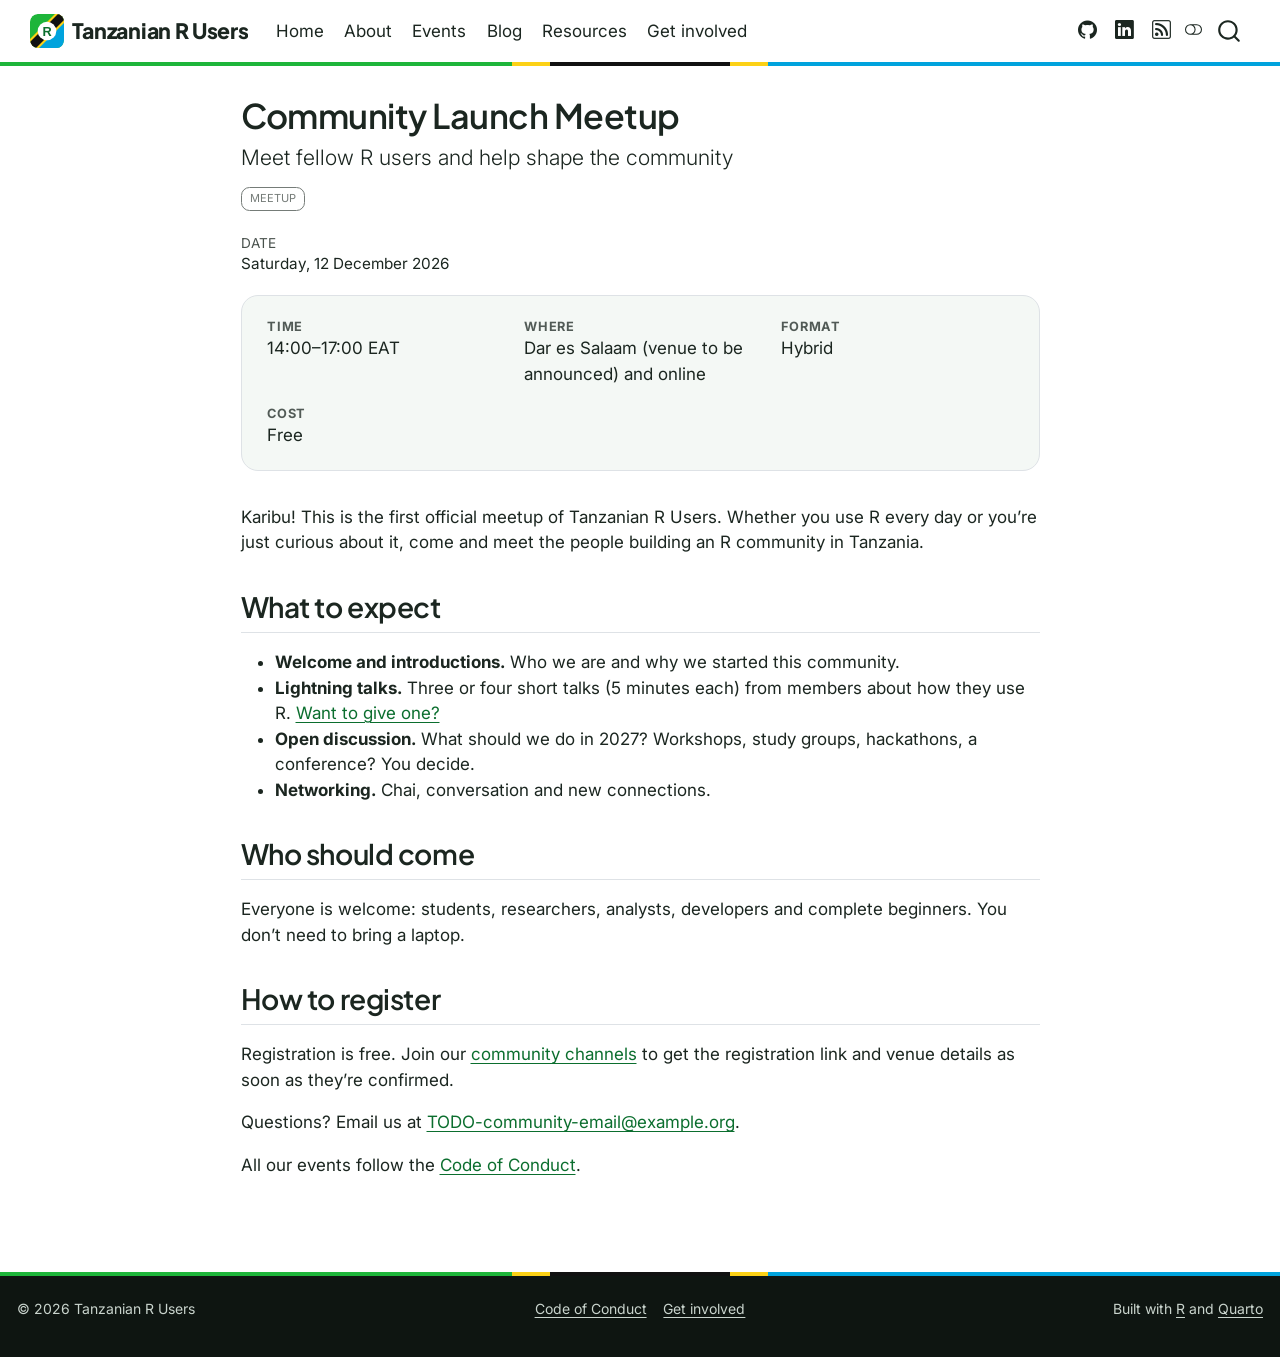
==== commit 9626db2e: "Built site for gh-pages" ====
--- a/events/2026-12-12-launch-meetup/index.html
+++ b/events/2026-12-12-launch-meetup/index.html
@@ -323,6 +323,11 @@
             <ul class="navbar-nav navbar-nav-scroll ms-auto">
   <li class="nav-item compact">
     <a class="nav-link" href="https://github.com/r-users-tz"> <i class="bi bi-github" role="img" aria-label="GitHub">
+</i> 
+<span class="menu-text"></span></a>
+  </li>  
+  <li class="nav-item compact">
+    <a class="nav-link" href="https://www.linkedin.com/company/r-users-community-tanzania"> <i class="bi bi-linkedin" role="img" aria-label="LinkedIn">
 </i> 
 <span class="menu-text"></span></a>
   </li>  
